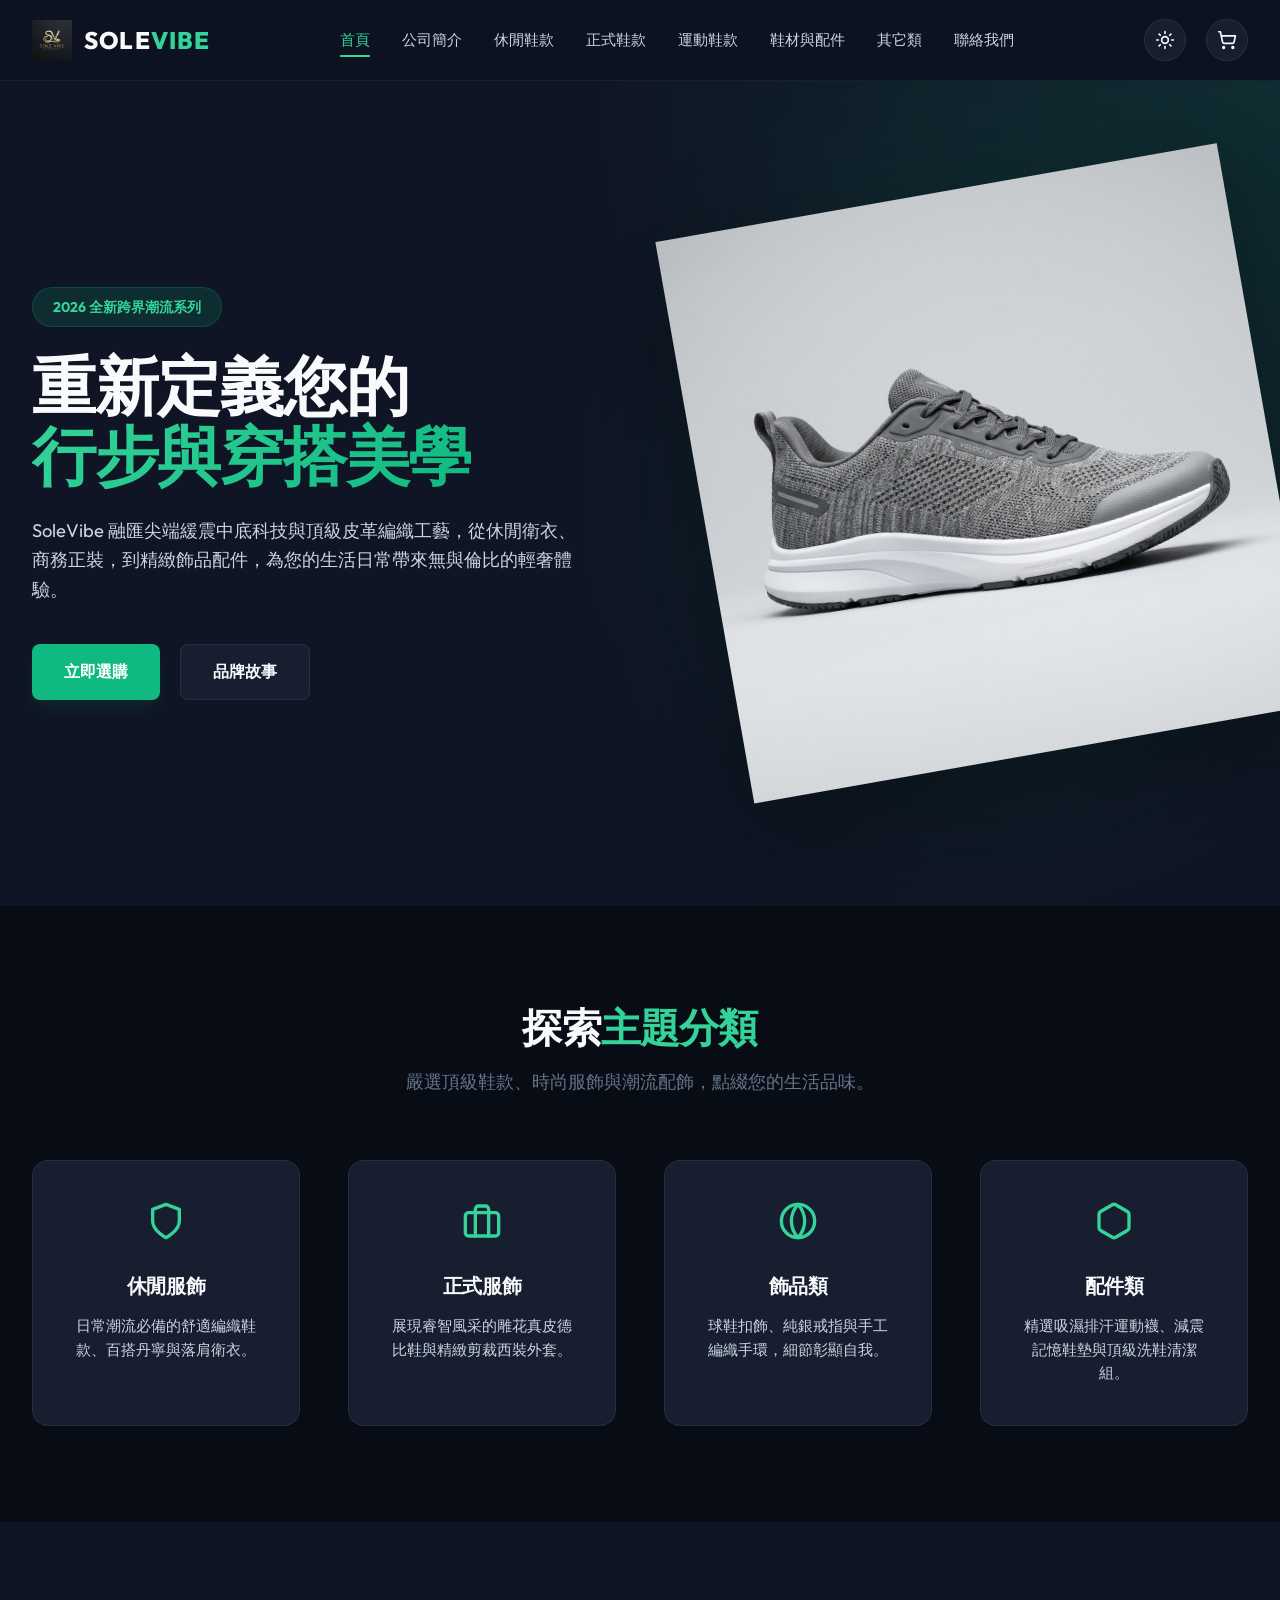
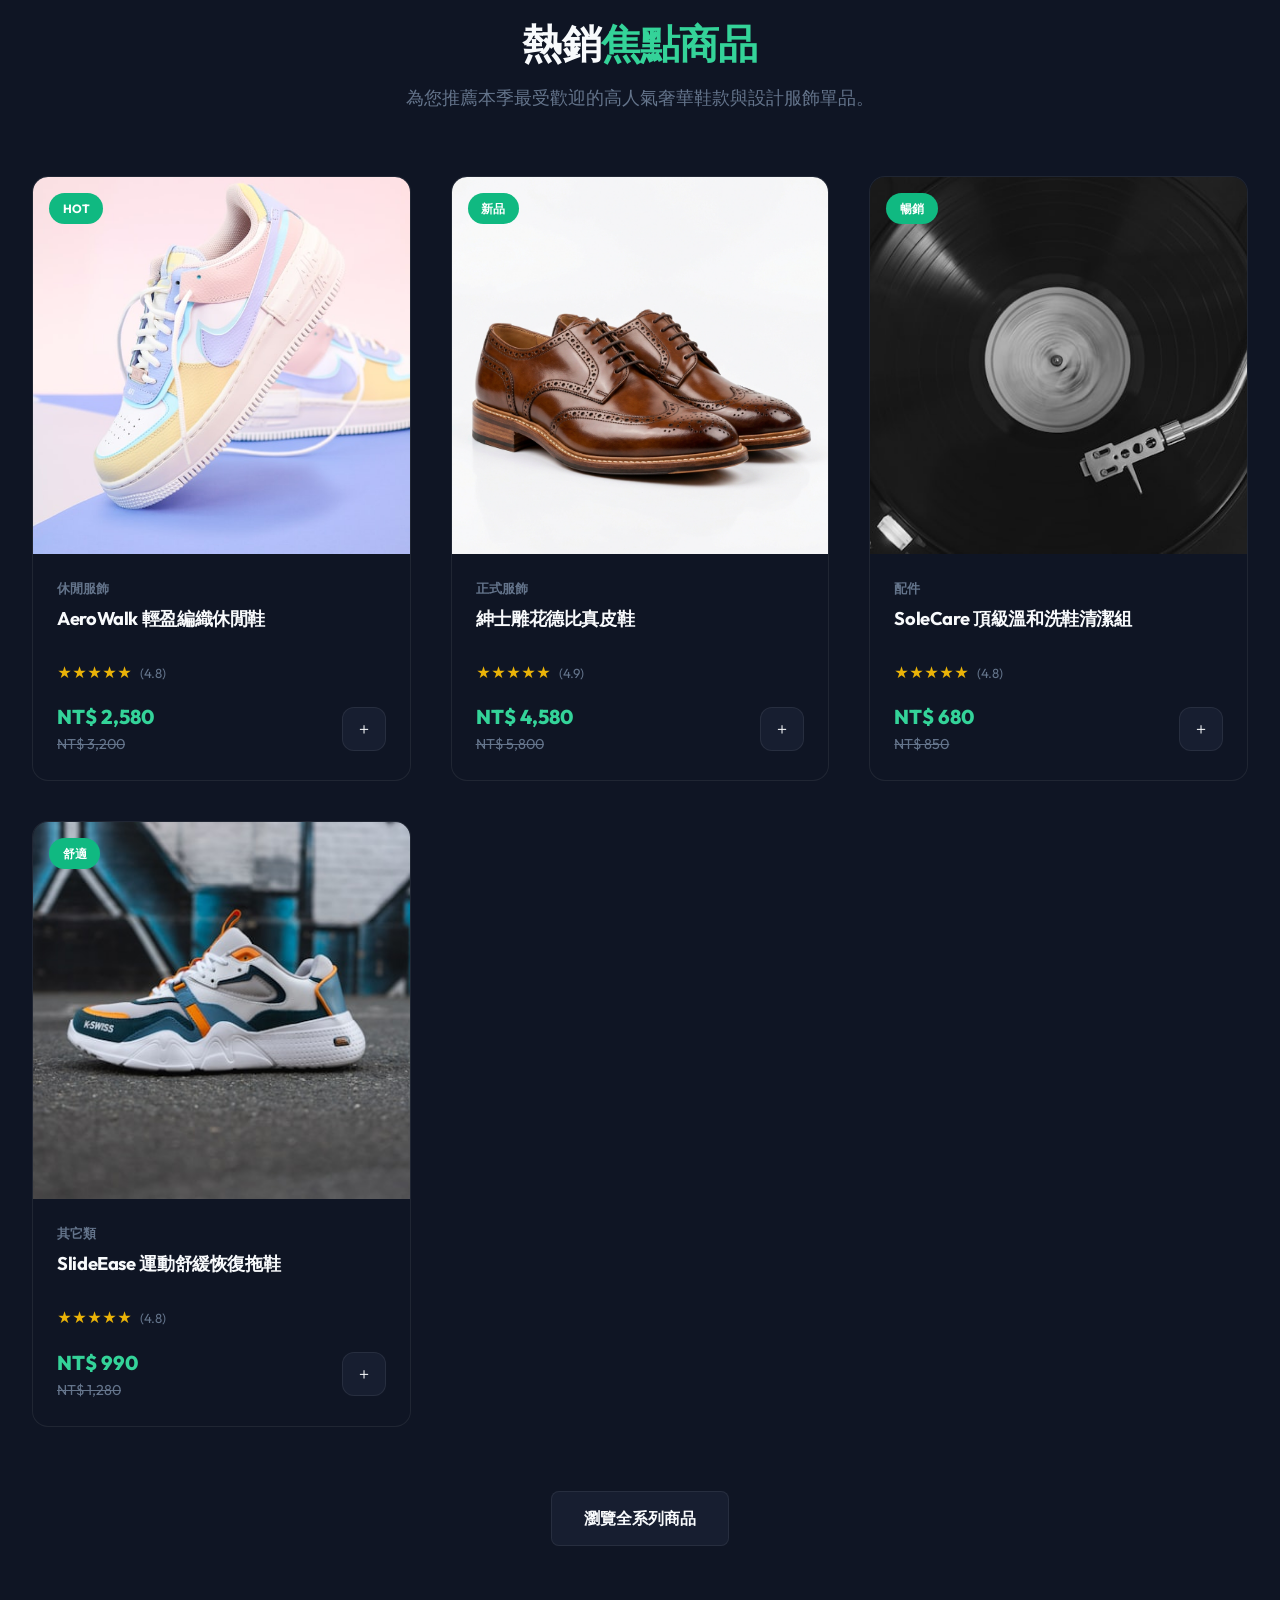
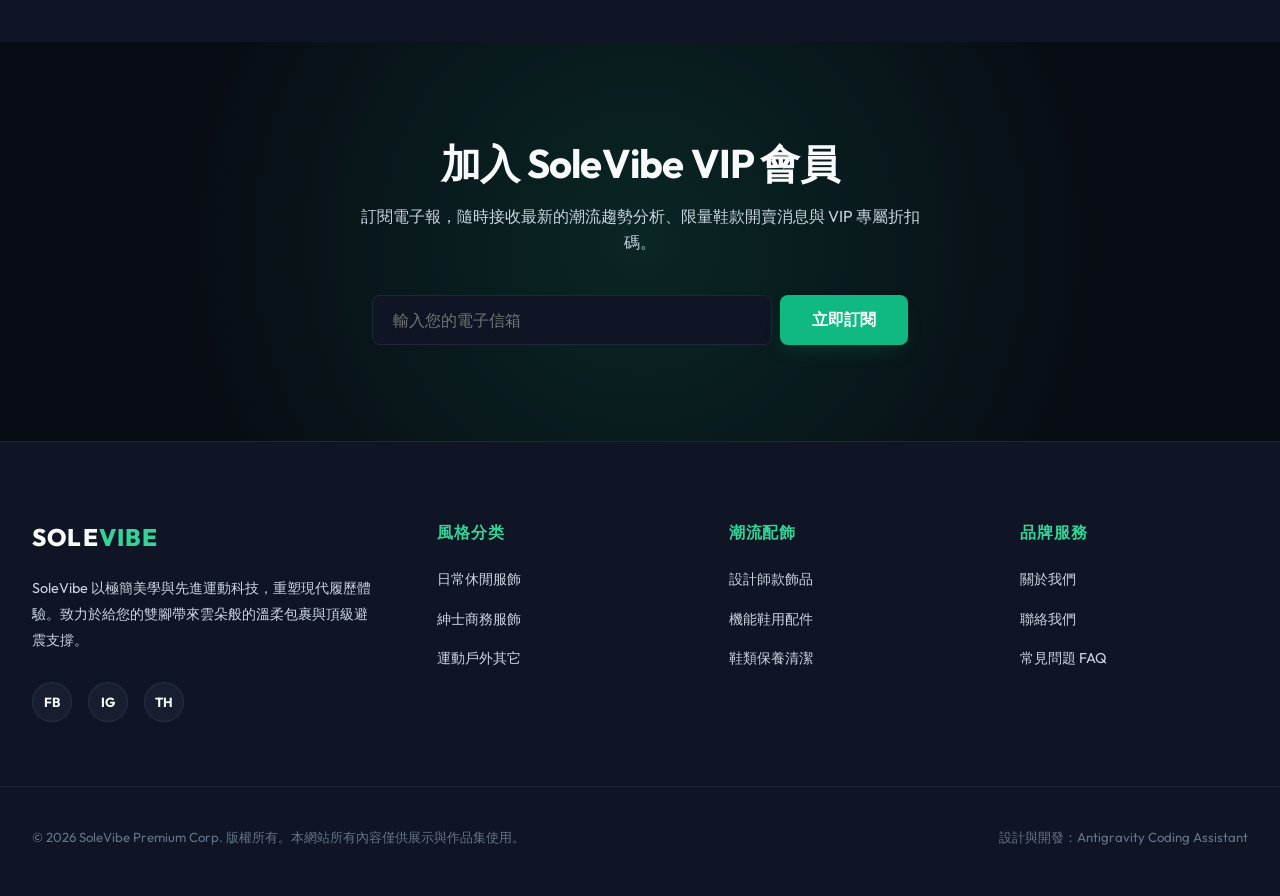
==== index.html @ 7d1d1496 "Add files via upload" ====
<!DOCTYPE html>
<html lang="zh-Hant" data-theme="dark">
<head>
  <meta charset="UTF-8">
  <meta name="viewport" content="width=device-width, initial-scale=1.0">
  <title>SoleVibe | 頂級鞋類與潮流服飾生活商城</title>
  <meta name="description" content="SoleVibe 結合極致避震科技與現代潮流美學，為您帶來最頂級的日常休閒鞋、商務正裝皮鞋、設計師飾品與實用鞋類配件。探索全系列商品，享受踩在雲朵般的行走體驗。">
  <meta name="keywords" content="鞋類電商, 休閒鞋, 德比鞋, 牛仔外套, 連帽衛衣, 飾品項鍊, 鞋用配件, 洗鞋套組, 防水鞋套">
  <meta name="author" content="SoleVibe Premium Group">
  <link rel="icon" type="image/png" href="assets/images/logo.png">
  <link rel="stylesheet" href="css/style.css">
</head>
<body>

  <!-- HEADER / NAVIGATION -->
  <header>
    <div class="header-container">
      <a href="index.html" class="logo-link">
        <img src="assets/images/logo.png" alt="SoleVibe Logo" class="logo-img">
        <span>SOLE<span style="color: var(--accent-light)">VIBE</span></span>
      </a>

      <nav>
        <ul class="nav-links" id="nav-links">
          <li><a href="index.html" class="active">首頁</a></li>
          <li><a href="about.html">公司簡介</a></li>
          <li><a href="casual.html">休閒鞋款</a></li>
          <li><a href="formal.html">正式鞋款</a></li>
          <li><a href="sports.html">運動鞋款</a></li>
          <li><a href="accessories.html">鞋材與配件</a></li>
          <li><a href="others.html">其它類</a></li>
          <li><a href="contact.html">聯絡我們</a></li>
        </ul>
      </nav>

      <div class="nav-actions">
        <!-- Theme Toggle -->
        <button type="button" class="nav-btn" id="theme-toggle-btn" aria-label="切換主題" title="切換深淺色主題">
          <!-- Dynamically loaded by main.js -->
        </button>

        <!-- Cart Toggle -->
        <button type="button" class="nav-btn" id="cart-btn" aria-label="查看購物袋" title="購物袋">
          <svg xmlns="http://www.w3.org/2000/svg" width="20" height="20" viewBox="0 0 24 24" fill="none" stroke="currentColor" stroke-width="2" stroke-linecap="round" stroke-linejoin="round">
            <circle cx="8" cy="21" r="1"></circle>
            <circle cx="19" cy="21" r="1"></circle>
            <path d="M2.05 2.05h2l2.66 12.42a2 2 0 0 0 2 1.58h9.78a2 2 0 0 0 1.95-1.57l1.65-7.43H5.12"></path>
          </svg>
          <span class="cart-count" style="display: none;">0</span>
        </button>

        <!-- Hamburger Menu (Mobile Only) -->
        <button type="button" class="nav-btn menu-toggle" id="menu-toggle" aria-label="開啟選單" title="導覽選單">
          <svg xmlns="http://www.w3.org/2000/svg" width="22" height="22" viewBox="0 0 24 24" fill="none" stroke="currentColor" stroke-width="2" stroke-linecap="round" stroke-linejoin="round">
            <line x1="4" y1="12" x2="20" y2="12"></line>
            <line x1="4" y1="6" x2="20" y2="6"></line>
            <line x1="4" y1="18" x2="20" y2="18"></line>
          </svg>
        </button>
      </div>
    </div>
  </header>

  <!-- MAIN APP CONTENT -->
  <main>
    <!-- HERO SECTION -->
    <section class="hero-section">
      <div class="container hero-grid">
        <div class="hero-content">
          <span class="hero-tagline">2026 全新跨界潮流系列</span>
          <h1 class="hero-title">重新定義您的<br><span>行步與穿搭美學</span></h1>
          <p class="hero-desc">SoleVibe 融匯尖端緩震中底科技與頂級皮革編織工藝，從休閒衛衣、商務正裝，到精緻飾品配件，為您的生活日常帶來無與倫比的輕奢體驗。</p>
          <div class="hero-buttons">
            <a href="casual.html" class="btn btn-primary">立即選購</a>
            <a href="about.html" class="btn btn-secondary">品牌故事</a>
          </div>
        </div>
        <div class="hero-image-wrapper">
          <div class="hero-image-glow"></div>
          <img src="assets/images/casual_1.png" alt="AeroWalk Knit Sneaker" class="hero-img">
        </div>
      </div>
    </section>

    <!-- CATEGORY OVERVIEW -->
    <section class="section-padding" style="background: var(--bg-primary);">
      <div class="container">
        <div class="section-header text-center">
          <h2>探索<span>主題分類</span></h2>
          <p>嚴選頂級鞋款、時尚服飾與潮流配飾，點綴您的生活品味。</p>
        </div>
        
        <div class="features-grid">
          <div class="feature-card text-center" style="cursor: pointer;" onclick="location.href='casual.html'">
            <div class="feature-icon-wrapper">
              <svg xmlns="http://www.w3.org/2000/svg" width="40" height="40" viewBox="0 0 24 24" fill="none" stroke="currentColor" stroke-width="2" stroke-linecap="round" stroke-linejoin="round"><path d="M12 22s8-4 8-10V5l-8-3-8 3v7c0 6 8 10 8 10z"/></svg>
            </div>
            <h3>休閒服飾</h3>
            <p>日常潮流必備的舒適編織鞋款、百搭丹寧與落肩衛衣。</p>
          </div>
          <div class="feature-card text-center" style="cursor: pointer;" onclick="location.href='formal.html'">
            <div class="feature-icon-wrapper">
              <svg xmlns="http://www.w3.org/2000/svg" width="40" height="40" viewBox="0 0 24 24" fill="none" stroke="currentColor" stroke-width="2" stroke-linecap="round" stroke-linejoin="round"><rect x="2" y="7" width="20" height="14" rx="2" ry="2"/><path d="M16 21V5a2 2 0 0 0-2-2h-4a2 2 0 0 0-2 2v16"/></svg>
            </div>
            <h3>正式服飾</h3>
            <p>展現睿智風采的雕花真皮德比鞋與精緻剪裁西裝外套。</p>
          </div>
          <div class="feature-card text-center" style="cursor: pointer;" onclick="location.href='jewelry.html'">
            <div class="feature-icon-wrapper">
              <svg xmlns="http://www.w3.org/2000/svg" width="40" height="40" viewBox="0 0 24 24" fill="none" stroke="currentColor" stroke-width="2" stroke-linecap="round" stroke-linejoin="round"><circle cx="12" cy="12" r="10"/><path d="M12 2a15.3 15.3 0 0 1 4 10 15.3 15.3 0 0 1-4 10 15.3 15.3 0 0 1-4-10 15.3 15.3 0 0 1 4-10z"/></svg>
            </div>
            <h3>飾品類</h3>
            <p>球鞋扣飾、純銀戒指與手工編織手環，細節彰顯自我。</p>
          </div>
          <div class="feature-card text-center" style="cursor: pointer;" onclick="location.href='accessories.html'">
            <div class="feature-icon-wrapper">
              <svg xmlns="http://www.w3.org/2000/svg" width="40" height="40" viewBox="0 0 24 24" fill="none" stroke="currentColor" stroke-width="2" stroke-linecap="round" stroke-linejoin="round"><path d="M21 16V8a2 2 0 0 0-1-1.73l-7-4a2 2 0 0 0-2 0l-7 4A2 2 0 0 0 3 8v8a2 2 0 0 0 1 1.73l7 4a2 2 0 0 0 2 0l7-4A2 2 0 0 0 21 16z"/></svg>
            </div>
            <h3>配件類</h3>
            <p>精選吸濕排汗運動襪、減震記憶鞋墊與頂級洗鞋清潔組。</p>
          </div>
        </div>
      </div>
    </section>

    <!-- FEATURED PRODUCTS -->
    <section class="section-padding" style="background: var(--bg-secondary);">
      <div class="container">
        <div class="section-header text-center">
          <h2>熱銷<span>焦點商品</span></h2>
          <p>為您推薦本季最受歡迎的高人氣奢華鞋款與設計服飾單品。</p>
        </div>

        <div class="product-grid">
          <!-- Product 1 -->
          <div class="product-card">
            <span class="product-card-badge">HOT</span>
            <a href="product.html?id=casual_1" class="product-card-img-link">
              <img src="assets/images/aerowalk_knit_grey_sneaker.jpg" alt="AeroWalk Knit Sneaker" class="product-card-img">
            </a>
            <div class="product-card-content">
              <span class="product-card-cat">休閒服飾</span>
              <h3 class="product-card-title"><a href="product.html?id=casual_1">AeroWalk 輕盈編織休閒鞋</a></h3>
              <div class="product-card-rating">
                <span class="stars">★★★★★</span>
                <span class="rating-value">(4.8)</span>
              </div>
              <div class="product-card-price-row">
                <div class="price-box">
                  <span class="price-curr">NT$ 2,580</span>
                  <span class="price-orig">NT$ 3,200</span>
                </div>
                <button type="button" class="quick-add-cart-btn" data-id="casual_1" aria-label="加入購物車" title="加入購物車">
                  ＋
                </button>
              </div>
            </div>
          </div>

          <!-- Product 2 -->
          <div class="product-card">
            <span class="product-card-badge">新品</span>
            <a href="product.html?id=formal_1" class="product-card-img-link">
              <img src="assets/images/formal_1.png" alt="Brogue Derby Leather Shoes" class="product-card-img">
            </a>
            <div class="product-card-content">
              <span class="product-card-cat">正式服飾</span>
              <h3 class="product-card-title"><a href="product.html?id=formal_1">紳士雕花德比真皮鞋</a></h3>
              <div class="product-card-rating">
                <span class="stars">★★★★★</span>
                <span class="rating-value">(4.9)</span>
              </div>
              <div class="product-card-price-row">
                <div class="price-box">
                  <span class="price-curr">NT$ 4,580</span>
                  <span class="price-orig">NT$ 5,800</span>
                </div>
                <button type="button" class="quick-add-cart-btn" data-id="formal_1" aria-label="加入購物車" title="加入購物車">
                  ＋
                </button>
              </div>
            </div>
          </div>

          <!-- Product 3 -->
          <div class="product-card">
            <span class="product-card-badge">暢銷</span>
            <a href="product.html?id=accessories_2" class="product-card-img-link">
              <img src="assets/images/sole_care_cleaner_kit.jpg" alt="SoleCare Cleaner Kit" class="product-card-img">
            </a>
            <div class="product-card-content">
              <span class="product-card-cat">配件</span>
              <h3 class="product-card-title"><a href="product.html?id=accessories_2">SoleCare 頂級溫和洗鞋清潔組</a></h3>
              <div class="product-card-rating">
                <span class="stars">★★★★★</span>
                <span class="rating-value">(4.8)</span>
              </div>
              <div class="product-card-price-row">
                <div class="price-box">
                  <span class="price-curr">NT$ 680</span>
                  <span class="price-orig">NT$ 850</span>
                </div>
                <button type="button" class="quick-add-cart-btn" data-id="accessories_2" aria-label="加入購物車" title="加入購物車">
                  ＋
                </button>
              </div>
            </div>
          </div>

          <!-- Product 4 -->
          <div class="product-card">
            <span class="product-card-badge">舒適</span>
            <a href="product.html?id=others_1" class="product-card-img-link">
              <img src="assets/images/slide_ease_black_sandal.jpg" alt="SlideEase Recovery Sandals" class="product-card-img">
            </a>
            <div class="product-card-content">
              <span class="product-card-cat">其它類</span>
              <h3 class="product-card-title"><a href="product.html?id=others_1">SlideEase 運動舒緩恢復拖鞋</a></h3>
              <div class="product-card-rating">
                <span class="stars">★★★★★</span>
                <span class="rating-value">(4.8)</span>
              </div>
              <div class="product-card-price-row">
                <div class="price-box">
                  <span class="price-curr">NT$ 990</span>
                  <span class="price-orig">NT$ 1,280</span>
                </div>
                <button type="button" class="quick-add-cart-btn" data-id="others_1" aria-label="加入購物車" title="加入購物車">
                  ＋
                </button>
              </div>
            </div>
          </div>
        </div>
        
        <div class="text-center" style="margin-top: 4rem;">
          <a href="casual.html" class="btn btn-secondary">瀏覽全系列商品</a>
        </div>
      </div>
    </section>

    <!-- NEWSLETTER / BRAND VALUE -->
    <section class="section-padding" style="background: radial-gradient(circle at center, var(--accent-glow) 0%, transparent 70%);">
      <div class="container text-center" style="max-width: 650px;">
        <h2 style="font-size: 2.5rem; margin-bottom: 1rem;">加入 SoleVibe VIP 會員</h2>
        <p style="color: var(--text-secondary); margin-bottom: 2.5rem;">訂閱電子報，隨時接收最新的潮流趨勢分析、限量鞋款開賣消息與 VIP 專屬折扣碼。</p>
        <form class="newsletter-form" onsubmit="event.preventDefault(); alert('感謝您的訂閱！我們已將 VIP 折扣碼寄送至您的信箱。');" style="display: flex; gap: 0.5rem; justify-content: center;">
          <input type="email" placeholder="輸入您的電子信箱" required class="form-control" style="max-width: 400px; background: var(--bg-secondary);">
          <button type="submit" class="btn btn-primary" style="white-space: nowrap;">立即訂閱</button>
        </form>
      </div>
    </section>
  </main>

  <!-- CART SIDE DRAWER -->
  <div class="cart-drawer-overlay" id="cart-drawer-overlay">
    <div class="cart-drawer" id="cart-drawer">
      <div class="cart-header">
        <h3>您的購物袋</h3>
        <button type="button" class="cart-close-btn" id="cart-close-btn" aria-label="關閉購物袋">✕</button>
      </div>
      
      <div class="cart-items-container" id="cart-items">
        <!-- Main.js handles rendering -->
      </div>
      
      <div class="cart-footer">
        <div class="cart-total-row">
          <span>小計金額</span>
          <span class="cart-total-price" id="cart-total-price">NT$ 0</span>
        </div>
        <button type="button" class="btn btn-primary checkout-btn" onclick="alert('感謝您的測試購買！我們將在正式金流串接完成後上線此功能。')">
          前往結帳流程
        </button>
      </div>
    </div>
  </div>

  <!-- GLOBAL NOTIFICATION MODAL -->
  <div class="modal-overlay" id="global-modal-overlay">
    <div class="modal-content-card">
      <span class="modal-success-icon">✓</span>
      <h3>提示訊息</h3>
      <p id="modal-text">商品已成功加入您的購物車！</p>
      <button type="button" class="btn btn-primary" onclick="closeGlobalModal()" style="min-width: 120px;">確定</button>
    </div>
  </div>

  <!-- FOOTER -->
  <footer>
    <div class="footer-container container">
      <div class="footer-brand">
        <h3>SOLE<span style="color: var(--accent-light)">VIBE</span></h3>
        <p>SoleVibe 以極簡美學與先進運動科技，重塑現代履歷體驗。致力於給您的雙腳帶來雲朵般的溫柔包裹與頂級避震支撐。</p>
        <div class="footer-socials">
          <a href="#" class="social-icon" aria-label="Facebook">FB</a>
          <a href="#" class="social-icon" aria-label="Instagram">IG</a>
          <a href="#" class="social-icon" aria-label="Threads">TH</a>
        </div>
      </div>

      <div class="footer-col">
        <h4>風格分类</h4>
        <ul>
          <li><a href="casual.html">日常休閒服飾</a></li>
          <li><a href="formal.html">紳士商務服飾</a></li>
          <li><a href="others.html">運動戶外其它</a></li>
        </ul>
      </div>

      <div class="footer-col">
        <h4>潮流配飾</h4>
        <ul>
          <li><a href="jewelry.html">設計師款飾品</a></li>
          <li><a href="accessories.html">機能鞋用配件</a></li>
          <li><a href="accessories.html">鞋類保養清潔</a></li>
        </ul>
      </div>

      <div class="footer-col">
        <h4>品牌服務</h4>
        <ul>
          <li><a href="about.html">關於我們</a></li>
          <li><a href="contact.html">聯絡我們</a></li>
          <li><a href="contact.html#faq">常見問題 FAQ</a></li>
        </ul>
      </div>
    </div>

    <div class="footer-bottom container">
      <p>&copy; 2026 SoleVibe Premium Corp. 版權所有。本網站所有內容僅供展示與作品集使用。</p>
      <p style="color: var(--text-muted);">設計與開發：Antigravity Coding Assistant</p>
    </div>
  </footer>

  <!-- JAVASCRIPT CONTROLLERS -->
  <script src="js/data.js"></script>
  <script src="js/main.js"></script>
</body>
</html>
---- css/style.css ----
/* SoleVibe - Premium Shoe & Apparel E-Commerce CSS Style Sheet */

@import url('https://fonts.googleapis.com/css2?family=Inter:wght@300;400;500;600;700;800&family=Outfit:wght@300;400;500;600;700;800&display=swap');

/* --- DESIGN SYSTEM & VARIABLES --- */
:root {
  --font-family: 'Outfit', 'Inter', -apple-system, BlinkMacSystemFont, "Segoe UI", Roboto, sans-serif;
  
  --transition-fast: 0.2s ease;
  --transition-normal: 0.3s cubic-bezier(0.4, 0, 0.2, 1);
  --transition-slow: 0.5s cubic-bezier(0.4, 0, 0.2, 1);
  
  --border-radius-sm: 8px;
  --border-radius-md: 16px;
  --border-radius-lg: 32px;
  --max-width: 1280px;
}

[data-theme="dark"] {
  --bg-primary: #080c14;
  --bg-secondary: #0f1524;
  --bg-tertiary: #171e30;
  --text-primary: #f8fafc;
  --text-secondary: #cbd5e1;
  --text-muted: #64748b;
  --accent: #10b981;
  --accent-light: #34d399;
  --accent-glow: rgba(16, 185, 129, 0.15);
  --border-color: rgba(255, 255, 255, 0.07);
  --card-shadow: 0 20px 40px -15px rgba(0, 0, 0, 0.7);
  --glass-bg: rgba(15, 21, 36, 0.85);
  --glass-border: rgba(255, 255, 255, 0.05);
  --input-bg: #141b2d;
  --danger: #ef4444;
}

[data-theme="light"] {
  --bg-primary: #f8fafc;
  --bg-secondary: #ffffff;
  --bg-tertiary: #f1f5f9;
  --text-primary: #0f172a;
  --text-secondary: #334155;
  --text-muted: #94a3b8;
  --accent: #059669;
  --accent-light: #10b981;
  --accent-glow: rgba(5, 150, 105, 0.1);
  --border-color: rgba(15, 23, 42, 0.08);
  --card-shadow: 0 20px 40px -15px rgba(15, 23, 42, 0.08);
  --glass-bg: rgba(255, 255, 255, 0.85);
  --glass-border: rgba(15, 23, 42, 0.04);
  --input-bg: #f8fafc;
  --danger: #dc2626;
}

/* --- RESET & BASIC STYLES --- */
* {
  box-sizing: border-box;
  margin: 0;
  padding: 0;
}

html {
  scroll-behavior: smooth;
  font-family: var(--font-family);
  background-color: var(--bg-primary);
  color: var(--text-primary);
  transition: background-color var(--transition-normal), color var(--transition-normal);
}

body {
  min-height: 100vh;
  display: flex;
  flex-direction: column;
  overflow-x: hidden;
  line-height: 1.6;
}

a {
  text-decoration: none;
  color: inherit;
  transition: color var(--transition-fast);
}

ul {
  list-style: none;
}

img {
  max-width: 100%;
  height: auto;
  display: block;
}

input, select, textarea, button {
  font-family: inherit;
  font-size: inherit;
  color: inherit;
  background: none;
  border: none;
  outline: none;
}

button {
  cursor: pointer;
}

/* --- SCROLLBAR --- */
::-webkit-scrollbar {
  width: 8px;
}
::-webkit-scrollbar-track {
  background: var(--bg-primary);
}
::-webkit-scrollbar-thumb {
  background: var(--bg-tertiary);
  border-radius: 4px;
}
::-webkit-scrollbar-thumb:hover {
  background: var(--accent);
}

/* --- TYPOGRAPHY --- */
h1, h2, h3, h4, h5, h6 {
  font-weight: 700;
  line-height: 1.25;
  letter-spacing: -0.02em;
}

/* --- LAYOUT UTILITIES --- */
.container {
  max-width: var(--max-width);
  margin: 0 auto;
  padding: 0 2rem;
  width: 100%;
}

.section-padding {
  padding: 6rem 0;
}

.text-center { text-align: center; }

/* --- HEADER & NAVIGATION --- */
header {
  position: fixed;
  top: 0;
  left: 0;
  width: 100%;
  z-index: 100;
  background: var(--glass-bg);
  backdrop-filter: blur(16px);
  -webkit-backdrop-filter: blur(16px);
  border-bottom: 1px solid var(--glass-border);
  transition: background var(--transition-normal), border-color var(--transition-normal);
}

.header-container {
  display: flex;
  justify-content: space-between;
  align-items: center;
  height: 80px;
  max-width: var(--max-width);
  margin: 0 auto;
  padding: 0 2rem;
}

.logo-link {
  display: flex;
  align-items: center;
  gap: 0.75rem;
  font-family: 'Outfit', sans-serif;
  font-size: 1.5rem;
  font-weight: 800;
  letter-spacing: 0.05em;
  color: var(--text-primary);
}

.logo-img {
  height: 40px;
  width: 40px;
  object-fit: contain;
}

.nav-links {
  display: flex;
  gap: 2rem;
}

.nav-links a {
  font-size: 0.95rem;
  font-weight: 500;
  color: var(--text-secondary);
  position: relative;
  padding: 0.5rem 0;
}

.nav-links a:hover,
.nav-links a.active {
  color: var(--accent-light);
}

.nav-links a::after {
  content: '';
  position: absolute;
  bottom: 0;
  left: 0;
  width: 0;
  height: 2px;
  background-color: var(--accent-light);
  transition: width var(--transition-normal);
}

.nav-links a:hover::after,
.nav-links a.active::after {
  width: 100%;
}

.nav-actions {
  display: flex;
  align-items: center;
  gap: 1.25rem;
}

.nav-btn {
  display: flex;
  align-items: center;
  justify-content: center;
  width: 42px;
  height: 42px;
  border-radius: 50%;
  background: var(--bg-tertiary);
  color: var(--text-primary);
  border: 1px solid var(--border-color);
  transition: all var(--transition-fast);
  position: relative;
}

.nav-btn:hover {
  background: var(--accent);
  color: #fff;
  border-color: var(--accent);
  transform: translateY(-2px);
  box-shadow: 0 5px 15px var(--accent-glow);
}

.cart-count {
  position: absolute;
  top: -4px;
  right: -4px;
  background-color: var(--accent-light);
  color: #0b0f19;
  font-size: 0.75rem;
  font-weight: 700;
  width: 18px;
  height: 18px;
  border-radius: 50%;
  display: flex;
  align-items: center;
  justify-content: center;
}

.menu-toggle {
  display: none;
}

/* --- MAIN CONTAINER --- */
main {
  margin-top: 80px;
  flex: 1;
}

/* --- BUTTONS --- */
.btn {
  display: inline-flex;
  align-items: center;
  justify-content: center;
  gap: 0.75rem;
  padding: 0.875rem 2rem;
  border-radius: var(--border-radius-sm);
  font-weight: 600;
  transition: all var(--transition-normal);
  text-align: center;
}

.btn-primary {
  background: var(--accent);
  color: #ffffff;
  box-shadow: 0 10px 20px -5px var(--accent-glow);
}

.btn-primary:hover {
  background: var(--accent-light);
  color: #080c14;
  transform: translateY(-2px);
  box-shadow: 0 15px 25px -5px var(--accent-glow);
}

.btn-secondary {
  background: var(--bg-tertiary);
  color: var(--text-primary);
  border: 1px solid var(--border-color);
}

.btn-secondary:hover {
  background: var(--bg-primary);
  border-color: var(--accent-light);
  color: var(--accent-light);
  transform: translateY(-2px);
}

/* --- HERO BANNER --- */
.hero-section {
  position: relative;
  background: radial-gradient(circle at top right, var(--accent-glow), transparent 45%), var(--bg-secondary);
  overflow: hidden;
  padding: 8rem 0;
  min-height: calc(90vh - 80px);
  display: flex;
  align-items: center;
}

.hero-grid {
  display: grid;
  grid-template-columns: 1.1fr 0.9fr;
  align-items: center;
  gap: 4rem;
}

.hero-tagline {
  display: inline-block;
  padding: 0.5rem 1.25rem;
  background: var(--accent-glow);
  color: var(--accent-light);
  border-radius: 50px;
  font-size: 0.875rem;
  font-weight: 700;
  margin-bottom: 1.5rem;
  border: 1px solid rgba(16, 185, 129, 0.2);
}

.hero-title {
  font-size: 4rem;
  font-weight: 800;
  line-height: 1.1;
  margin-bottom: 1.5rem;
}

.hero-title span {
  background: linear-gradient(135deg, var(--accent-light) 0%, #10b981 100%);
  -webkit-background-clip: text;
  -webkit-text-fill-color: transparent;
}

.hero-desc {
  font-size: 1.15rem;
  color: var(--text-secondary);
  margin-bottom: 2.5rem;
  max-width: 550px;
}

.hero-buttons {
  display: flex;
  gap: 1.25rem;
}

.hero-image-wrapper {
  position: relative;
  display: flex;
  justify-content: center;
}

.hero-image-glow {
  position: absolute;
  width: 80%;
  height: 80%;
  background: var(--accent);
  filter: blur(120px);
  opacity: 0.25;
  z-index: 1;
  border-radius: 50%;
  top: 10%;
}

.hero-img {
  max-width: 110%;
  transform: rotate(-10deg) translateY(-20px);
  filter: drop-shadow(0 30px 50px rgba(0, 0, 0, 0.4));
  z-index: 2;
  animation: floatShoe 6s ease-in-out infinite;
}

@keyframes floatShoe {
  0%, 100% { transform: rotate(-10deg) translateY(-20px); }
  50% { transform: rotate(-7deg) translateY(-35px); }
}

/* --- SECTION HEADINGS --- */
.section-header {
  margin-bottom: 4rem;
  position: relative;
}

.section-header h2 {
  font-size: 2.5rem;
  margin-bottom: 1rem;
}

.section-header h2 span {
  color: var(--accent-light);
}

.section-header p {
  color: var(--text-muted);
  font-size: 1.1rem;
  max-width: 600px;
  margin: 0 auto;
}

/* --- PRODUCT CARD GRID --- */
.product-grid {
  display: grid;
  grid-template-columns: repeat(auto-fill, minmax(280px, 1fr));
  gap: 2.5rem;
}

.product-card {
  background: var(--bg-secondary);
  border-radius: var(--border-radius-md);
  border: 1px solid var(--border-color);
  overflow: hidden;
  transition: all var(--transition-normal);
  display: flex;
  flex-direction: column;
  position: relative;
}

.product-card:hover {
  transform: translateY(-8px);
  border-color: rgba(16, 185, 129, 0.3);
  box-shadow: var(--card-shadow);
}

.product-card-badge {
  position: absolute;
  top: 1rem;
  left: 1rem;
  background: var(--accent);
  color: #fff;
  padding: 0.35rem 0.85rem;
  font-size: 0.75rem;
  font-weight: 700;
  border-radius: 50px;
  z-index: 5;
}

.product-card-img-link {
  display: block;
  background-color: var(--bg-tertiary);
  position: relative;
  padding-bottom: 100%;
  overflow: hidden;
}

.product-card-img {
  position: absolute;
  top: 0;
  left: 0;
  width: 100%;
  height: 100%;
  object-fit: cover;
  transition: transform var(--transition-slow);
}

.product-card:hover .product-card-img {
  transform: scale(1.08);
}

.product-card-content {
  padding: 1.5rem;
  display: flex;
  flex-direction: column;
  flex: 1;
}

.product-card-cat {
  font-size: 0.8rem;
  font-weight: 600;
  color: var(--text-muted);
  text-transform: uppercase;
  margin-bottom: 0.5rem;
}

.product-card-title {
  font-size: 1.15rem;
  font-weight: 700;
  margin-bottom: 0.5rem;
  color: var(--text-primary);
  line-height: 1.4;
  height: 48px; /* Fixed height for two lines max */
  display: -webkit-box;
  -webkit-line-clamp: 2;
  -webkit-box-orient: vertical;
  overflow: hidden;
}

.product-card-rating {
  display: flex;
  align-items: center;
  gap: 0.5rem;
  margin-bottom: 1rem;
}

.stars {
  color: #eab308;
  font-size: 0.9rem;
}

.rating-value {
  font-size: 0.825rem;
  color: var(--text-muted);
}

.product-card-price-row {
  display: flex;
  justify-content: space-between;
  align-items: center;
  margin-top: auto;
}

.price-box {
  display: flex;
  flex-direction: column;
}

.price-curr {
  font-size: 1.25rem;
  font-weight: 800;
  color: var(--accent-light);
}

.price-orig {
  font-size: 0.9rem;
  text-decoration: line-through;
  color: var(--text-muted);
}

.quick-add-cart-btn {
  background: var(--bg-tertiary);
  color: var(--text-primary);
  border: 1px solid var(--border-color);
  width: 44px;
  height: 44px;
  border-radius: 12px;
  display: flex;
  align-items: center;
  justify-content: center;
  transition: all var(--transition-fast);
}

.quick-add-cart-btn:hover {
  background: var(--accent);
  color: #fff;
  border-color: var(--accent);
}

/* --- BRAND FEATURES --- */
.features-section {
  background-color: var(--bg-secondary);
  border-top: 1px solid var(--border-color);
  border-bottom: 1px solid var(--border-color);
}

.features-grid {
  display: grid;
  grid-template-columns: repeat(auto-fit, minmax(250px, 1fr));
  gap: 3rem;
}

.feature-card {
  padding: 2.5rem;
  background: var(--bg-tertiary);
  border-radius: var(--border-radius-md);
  border: 1px solid var(--border-color);
  transition: transform var(--transition-fast);
}

.feature-card:hover {
  transform: translateY(-5px);
}

.feature-icon-wrapper {
  color: var(--accent-light);
  margin-bottom: 1.5rem;
}

.feature-card h3 {
  font-size: 1.25rem;
  margin-bottom: 1rem;
}

.feature-card p {
  color: var(--text-secondary);
  font-size: 0.925rem;
}

/* --- COMPANY BRIEF / ABOUT PAGE --- */
.about-grid {
  display: grid;
  grid-template-columns: 1fr 1fr;
  align-items: center;
  gap: 5rem;
}

.about-img-box {
  position: relative;
}

.about-img-box img {
  border-radius: var(--border-radius-lg);
  box-shadow: var(--card-shadow);
  border: 1px solid var(--border-color);
}

.about-experience-badge {
  position: absolute;
  bottom: -2rem;
  right: -2rem;
  background: var(--accent);
  color: #fff;
  padding: 2rem;
  border-radius: var(--border-radius-md);
  box-shadow: 0 15px 30px var(--accent-glow);
  text-align: center;
}

.about-experience-badge h4 {
  font-size: 2.5rem;
  font-weight: 800;
  line-height: 1;
}

.about-experience-badge p {
  font-size: 0.875rem;
  font-weight: 600;
}

.about-content h3 {
  font-size: 2rem;
  margin-bottom: 1.5rem;
  color: var(--accent-light);
}

.about-content p {
  color: var(--text-secondary);
  margin-bottom: 1.5rem;
}

.about-values {
  display: grid;
  grid-template-columns: 1fr 1fr;
  gap: 2rem;
  margin-top: 3rem;
}

.value-item h4 {
  font-size: 1.1rem;
  margin-bottom: 0.5rem;
  display: flex;
  align-items: center;
  gap: 0.5rem;
}

.value-item h4::before {
  content: '✓';
  color: var(--accent-light);
  font-weight: 900;
}

.value-item p {
  color: var(--text-muted);
  font-size: 0.875rem;
  margin-bottom: 0;
}

/* --- CLASSIFICATION PAGE LAYOUT --- */
.page-header {
  padding: 4rem 0;
  background: linear-gradient(to bottom, var(--bg-secondary), var(--bg-primary));
  border-bottom: 1px solid var(--border-color);
}

.filter-bar {
  display: flex;
  justify-content: space-between;
  align-items: center;
  background: var(--bg-secondary);
  padding: 1.25rem 2rem;
  border-radius: var(--border-radius-sm);
  border: 1px solid var(--border-color);
  margin-bottom: 3rem;
}

.filter-count {
  font-size: 0.9rem;
  color: var(--text-secondary);
}

.filter-controls {
  display: flex;
  gap: 1.5rem;
}

.select-wrapper {
  position: relative;
}

.select-wrapper select {
  padding: 0.5rem 2.5rem 0.5rem 1rem;
  background: var(--bg-tertiary);
  border: 1px solid var(--border-color);
  border-radius: var(--border-radius-sm);
  font-size: 0.9rem;
  cursor: pointer;
  appearance: none;
  -webkit-appearance: none;
}

.select-wrapper::after {
  content: '▼';
  font-size: 0.6rem;
  position: absolute;
  right: 1rem;
  top: 50%;
  transform: translateY(-50%);
  pointer-events: none;
  color: var(--text-muted);
}

/* --- PRODUCT DETAIL PAGE (product.html) --- */
.product-detail-grid {
  display: grid;
  grid-template-columns: 1fr 1.1fr;
  gap: 4rem;
  margin-bottom: 6rem;
}

.product-detail-img-box {
  background: var(--bg-secondary);
  border-radius: var(--border-radius-md);
  border: 1px solid var(--border-color);
  overflow: hidden;
  position: sticky;
  top: 120px;
  display: flex;
  align-items: center;
  justify-content: center;
}

.product-detail-img {
  width: 100%;
  object-fit: cover;
  transition: transform 0.5s ease;
}

.product-detail-img:hover {
  transform: scale(1.05);
}

.product-detail-info {
  display: flex;
  flex-direction: column;
}

.product-detail-tag {
  align-self: flex-start;
  background: var(--accent-glow);
  color: var(--accent-light);
  padding: 0.35rem 1rem;
  font-weight: 700;
  font-size: 0.8rem;
  border-radius: 50px;
  margin-bottom: 1rem;
  border: 1px solid rgba(16, 185, 129, 0.2);
}

.product-detail-title {
  font-size: 2.5rem;
  margin-bottom: 0.5rem;
}

.product-detail-meta {
  display: flex;
  align-items: center;
  gap: 1.5rem;
  margin-bottom: 1.5rem;
  padding-bottom: 1.5rem;
  border-bottom: 1px solid var(--border-color);
}

.product-detail-price {
  display: flex;
  align-items: baseline;
  gap: 1rem;
  margin-bottom: 1.5rem;
}

.product-detail-price .price-curr {
  font-size: 2rem;
  font-weight: 800;
}

.product-detail-price .price-orig {
  font-size: 1.25rem;
}

.product-detail-desc {
  color: var(--text-secondary);
  font-size: 1.05rem;
  margin-bottom: 2rem;
  line-height: 1.8;
}

.selector-section {
  margin-bottom: 2rem;
}

.selector-title {
  font-size: 0.9rem;
  font-weight: 700;
  color: var(--text-secondary);
  margin-bottom: 0.75rem;
  text-transform: uppercase;
}

.variant-options {
  display: flex;
  flex-wrap: wrap;
  gap: 0.75rem;
}

.option-btn {
  padding: 0.5rem 1.25rem;
  border: 1px solid var(--border-color);
  border-radius: var(--border-radius-sm);
  background: var(--bg-secondary);
  font-weight: 500;
  transition: all var(--transition-fast);
}

.option-btn:hover {
  border-color: var(--accent-light);
}

.option-btn.selected {
  background: var(--accent);
  color: #fff;
  border-color: var(--accent);
}

.color-dot-btn {
  width: 32px;
  height: 32px;
  border-radius: 50%;
  border: 2px solid transparent;
  display: flex;
  align-items: center;
  justify-content: center;
  transition: border-color var(--transition-fast);
}

.color-dot-btn:hover {
  border-color: var(--text-muted);
}

.color-dot-btn.selected {
  border-color: var(--accent-light);
}

.color-dot-inner {
  width: 20px;
  height: 20px;
  border-radius: 50%;
  border: 1px solid rgba(255, 255, 255, 0.1);
}

.product-detail-actions {
  display: flex;
  gap: 1.5rem;
  margin-top: 1.5rem;
  margin-bottom: 3rem;
  padding-bottom: 3rem;
  border-bottom: 1px solid var(--border-color);
}

.detail-qty {
  display: flex;
  align-items: center;
  border: 1px solid var(--border-color);
  border-radius: var(--border-radius-sm);
  overflow: hidden;
  background: var(--bg-secondary);
}

.detail-qty button {
  width: 48px;
  height: 48px;
  font-size: 1.25rem;
  font-weight: 700;
}

.detail-qty button:hover {
  background: var(--bg-tertiary);
}

.detail-qty span {
  width: 48px;
  text-align: center;
  font-weight: 600;
}

.features-list {
  display: grid;
  gap: 1rem;
}

.features-list li {
  display: flex;
  align-items: flex-start;
  gap: 0.75rem;
  font-size: 0.95rem;
  color: var(--text-secondary);
}

.features-list li::before {
  content: '✦';
  color: var(--accent-light);
}

/* --- CONTACT PAGE --- */
.contact-grid {
  display: grid;
  grid-template-columns: 0.9fr 1.1fr;
  gap: 5rem;
}

.contact-info-card {
  background: var(--bg-secondary);
  border-radius: var(--border-radius-md);
  border: 1px solid var(--border-color);
  padding: 3rem;
  display: flex;
  flex-direction: column;
  gap: 2.5rem;
}

.contact-info-item h4 {
  font-size: 1.1rem;
  color: var(--accent-light);
  margin-bottom: 0.5rem;
}

.contact-info-item p {
  color: var(--text-secondary);
}

.contact-form-box {
  background: var(--bg-secondary);
  border-radius: var(--border-radius-md);
  border: 1px solid var(--border-color);
  padding: 3.5rem;
}

.form-group {
  margin-bottom: 1.75rem;
}

.form-group label {
  display: block;
  font-size: 0.9rem;
  font-weight: 600;
  margin-bottom: 0.5rem;
  color: var(--text-secondary);
}

.form-control {
  width: 100%;
  background: var(--input-bg);
  border: 1px solid var(--border-color);
  border-radius: var(--border-radius-sm);
  padding: 0.875rem 1.25rem;
  color: var(--text-primary);
  transition: all var(--transition-fast);
}

.form-control:focus {
  border-color: var(--accent-light);
  box-shadow: 0 0 0 3px var(--accent-glow);
}

textarea.form-control {
  resize: vertical;
  min-height: 150px;
}

/* --- FAQ ACCORDION --- */
.faq-section {
  background: var(--bg-secondary);
  border-top: 1px solid var(--border-color);
}

.faq-list {
  max-width: 800px;
  margin: 0 auto;
  display: flex;
  flex-direction: column;
  gap: 1.25rem;
}

.faq-item {
  background: var(--bg-tertiary);
  border: 1px solid var(--border-color);
  border-radius: var(--border-radius-sm);
  overflow: hidden;
}

.faq-question {
  padding: 1.5rem 2rem;
  display: flex;
  justify-content: space-between;
  align-items: center;
  font-weight: 600;
  cursor: pointer;
  transition: background-color var(--transition-fast);
}

.faq-question:hover {
  background-color: rgba(255, 255, 255, 0.02);
}

.faq-answer {
  max-height: 0;
  overflow: hidden;
  padding: 0 2rem;
  color: var(--text-secondary);
  font-size: 0.95rem;
  transition: max-height var(--transition-normal), padding var(--transition-normal);
  line-height: 1.8;
}

.faq-item.active .faq-answer {
  max-height: 200px;
  padding-bottom: 1.5rem;
}

.faq-icon {
  font-size: 1.25rem;
  transition: transform var(--transition-normal);
  color: var(--accent-light);
}

.faq-item.active .faq-icon {
  transform: rotate(45deg);
}

/* --- CART SIDE DRAWER --- */
.cart-drawer-overlay {
  position: fixed;
  top: 0;
  left: 0;
  width: 100vw;
  height: 100vh;
  z-index: 200;
  background: rgba(0, 0, 0, 0.6);
  backdrop-filter: blur(4px);
  opacity: 0;
  pointer-events: none;
  transition: opacity var(--transition-normal);
}

.cart-drawer-overlay.active {
  opacity: 1;
  pointer-events: auto;
}

.cart-drawer {
  position: absolute;
  top: 0;
  right: -450px;
  width: 100%;
  max-width: 450px;
  height: 100%;
  background: var(--bg-secondary);
  border-left: 1px solid var(--border-color);
  box-shadow: -10px 0 40px rgba(0, 0, 0, 0.5);
  display: flex;
  flex-direction: column;
  transition: right var(--transition-normal);
}

.cart-drawer-overlay.active .cart-drawer {
  right: 0;
}

.cart-header {
  padding: 1.5rem 2rem;
  border-bottom: 1px solid var(--border-color);
  display: flex;
  justify-content: space-between;
  align-items: center;
}

.cart-close-btn {
  font-size: 1.5rem;
  color: var(--text-muted);
  transition: color var(--transition-fast);
}

.cart-close-btn:hover {
  color: var(--danger);
}

.cart-items-container {
  flex: 1;
  overflow-y: auto;
  padding: 2rem;
  display: flex;
  flex-direction: column;
  gap: 1.5rem;
}

.empty-cart-message {
  display: flex;
  flex-direction: column;
  align-items: center;
  justify-content: center;
  height: 100%;
  text-align: center;
  color: var(--text-muted);
}

.cart-item {
  display: flex;
  gap: 1.25rem;
  background: var(--bg-tertiary);
  padding: 1rem;
  border-radius: var(--border-radius-sm);
  border: 1px solid var(--border-color);
}

.cart-item-img {
  width: 80px;
  height: 80px;
  object-fit: cover;
  border-radius: 6px;
}

.cart-item-info {
  flex: 1;
  display: flex;
  flex-direction: column;
  justify-content: space-between;
}

.cart-item-title-row {
  display: flex;
  justify-content: space-between;
  align-items: flex-start;
  gap: 1rem;
}

.cart-item-title {
  font-size: 0.95rem;
  font-weight: 700;
  line-height: 1.3;
}

.cart-item-remove {
  color: var(--text-muted);
  font-size: 0.875rem;
}

.cart-item-remove:hover {
  color: var(--danger);
}

.cart-item-variant {
  font-size: 0.8rem;
  color: var(--text-muted);
}

.cart-item-price-row {
  display: flex;
  justify-content: space-between;
  align-items: center;
}

.cart-item-price {
  font-weight: 700;
  color: var(--accent-light);
  font-size: 0.95rem;
}

.quantity-controller {
  display: flex;
  align-items: center;
  border: 1px solid var(--border-color);
  border-radius: 4px;
  background: var(--bg-secondary);
}

.quantity-controller button {
  width: 24px;
  height: 24px;
  font-weight: 700;
  display: flex;
  align-items: center;
  justify-content: center;
}

.quantity-controller button:hover {
  background: var(--bg-tertiary);
}

.quantity-controller span {
  width: 28px;
  text-align: center;
  font-size: 0.825rem;
  font-weight: 600;
}

.cart-footer {
  padding: 1.5rem 2rem;
  border-top: 1px solid var(--border-color);
  background: var(--bg-tertiary);
}

.cart-total-row {
  display: flex;
  justify-content: space-between;
  font-weight: 700;
  font-size: 1.1rem;
  margin-bottom: 1.5rem;
}

.cart-total-price {
  color: var(--accent-light);
}

.checkout-btn {
  width: 100%;
}

/* --- GLOBAL NOTIFICATION MODAL --- */
.modal-overlay {
  position: fixed;
  top: 0;
  left: 0;
  width: 100vw;
  height: 100vh;
  z-index: 300;
  background: rgba(0, 0, 0, 0.6);
  backdrop-filter: blur(4px);
  display: flex;
  align-items: center;
  justify-content: center;
  opacity: 0;
  pointer-events: none;
  transition: opacity var(--transition-fast);
}

.modal-overlay.active {
  opacity: 1;
  pointer-events: auto;
}

.modal-content-card {
  background: var(--bg-secondary);
  border: 1px solid var(--border-color);
  border-radius: var(--border-radius-md);
  padding: 3rem;
  width: 90%;
  max-width: 450px;
  text-align: center;
  box-shadow: var(--card-shadow);
  transform: translateY(20px);
  transition: transform var(--transition-fast);
}

.modal-overlay.active .modal-content-card {
  transform: translateY(0);
}

.modal-success-icon {
  width: 60px;
  height: 60px;
  background: var(--accent-glow);
  color: var(--accent-light);
  font-size: 1.75rem;
  border-radius: 50%;
  display: inline-flex;
  align-items: center;
  justify-content: center;
  margin-bottom: 1.5rem;
  border: 1px solid rgba(16, 185, 129, 0.2);
}

.modal-content-card h3 {
  font-size: 1.5rem;
  margin-bottom: 0.75rem;
}

.modal-content-card p {
  color: var(--text-secondary);
  margin-bottom: 2rem;
}

/* --- FOOTER --- */
footer {
  background-color: var(--bg-secondary);
  border-top: 1px solid var(--border-color);
  padding-top: 5rem;
  padding-bottom: 3rem;
}

.footer-container {
  display: grid;
  grid-template-columns: 1.5fr 1fr 1fr 1fr;
  gap: 4rem;
  margin-bottom: 4rem;
}

.footer-brand h3 {
  font-size: 1.5rem;
  font-weight: 800;
  margin-bottom: 1.5rem;
  letter-spacing: 0.05em;
}

.footer-brand p {
  color: var(--text-secondary);
  font-size: 0.9rem;
  margin-bottom: 1.75rem;
  line-height: 1.8;
}

.footer-socials {
  display: flex;
  gap: 1rem;
}

.social-icon {
  width: 40px;
  height: 40px;
  background: var(--bg-tertiary);
  border: 1px solid var(--border-color);
  border-radius: 50%;
  display: flex;
  align-items: center;
  justify-content: center;
  font-size: 0.825rem;
  font-weight: 700;
  transition: all var(--transition-fast);
}

.social-icon:hover {
  background: var(--accent);
  color: #fff;
  border-color: var(--accent);
  transform: translateY(-3px);
}

.footer-col h4 {
  font-size: 1rem;
  font-weight: 700;
  margin-bottom: 1.5rem;
  text-transform: uppercase;
  letter-spacing: 0.05em;
  color: var(--accent-light);
}

.footer-col ul {
  display: flex;
  flex-direction: column;
  gap: 0.85rem;
}

.footer-col a {
  color: var(--text-secondary);
  font-size: 0.9rem;
}

.footer-col a:hover {
  color: var(--accent-light);
  padding-left: 4px;
}

.footer-bottom {
  border-top: 1px solid var(--border-color);
  padding-top: 2.5rem;
  display: flex;
  justify-content: space-between;
  align-items: center;
  font-size: 0.825rem;
  color: var(--text-muted);
}

/* --- RESPONSIVE BREAKPOINTS (RWD) --- */
@media (max-width: 1024px) {
  .hero-grid {
    grid-template-columns: 1fr;
    text-align: center;
    gap: 3rem;
  }
  .hero-desc {
    margin-left: auto;
    margin-right: auto;
  }
  .hero-buttons {
    justify-content: center;
  }
  .hero-img {
    max-width: 80%;
    transform: rotate(-6deg);
  }
  @keyframes floatShoe {
    0%, 100% { transform: rotate(-6deg) translateY(-10px); }
    50% { transform: rotate(-3deg) translateY(-25px); }
  }
  .about-grid, .contact-grid {
    grid-template-columns: 1fr;
    gap: 4rem;
  }
  .about-img-box {
    max-width: 600px;
    margin: 0 auto;
  }
  .footer-container {
    grid-template-columns: 1fr 1fr;
    gap: 3rem;
  }
  .product-detail-grid {
    grid-template-columns: 1fr;
    gap: 3rem;
  }
  .product-detail-img-box {
    position: relative;
    top: 0;
  }
}

@media (max-width: 768px) {
  .header-container {
    padding: 0 1.5rem;
  }
  .menu-toggle {
    display: flex;
  }
  .nav-links {
    position: fixed;
    top: 80px;
    left: -100%;
    width: 100%;
    height: calc(100vh - 80px);
    background: var(--bg-secondary);
    border-top: 1px solid var(--border-color);
    flex-direction: column;
    align-items: center;
    padding: 3rem 0;
    gap: 2.5rem;
    transition: left var(--transition-normal);
    z-index: 99;
  }
  .nav-links.open {
    left: 0;
  }
  .nav-links a {
    font-size: 1.15rem;
  }
  .hero-title {
    font-size: 2.75rem;
  }
  .section-padding {
    padding: 4rem 0;
  }
  .filter-bar {
    flex-direction: column;
    gap: 1.25rem;
    align-items: stretch;
  }
  .filter-controls {
    flex-direction: column;
  }
  .contact-form-box {
    padding: 2rem;
  }
  .footer-container {
    grid-template-columns: 1fr;
    gap: 2.5rem;
  }
  .footer-bottom {
    flex-direction: column;
    gap: 1.5rem;
    text-align: center;
  }
}
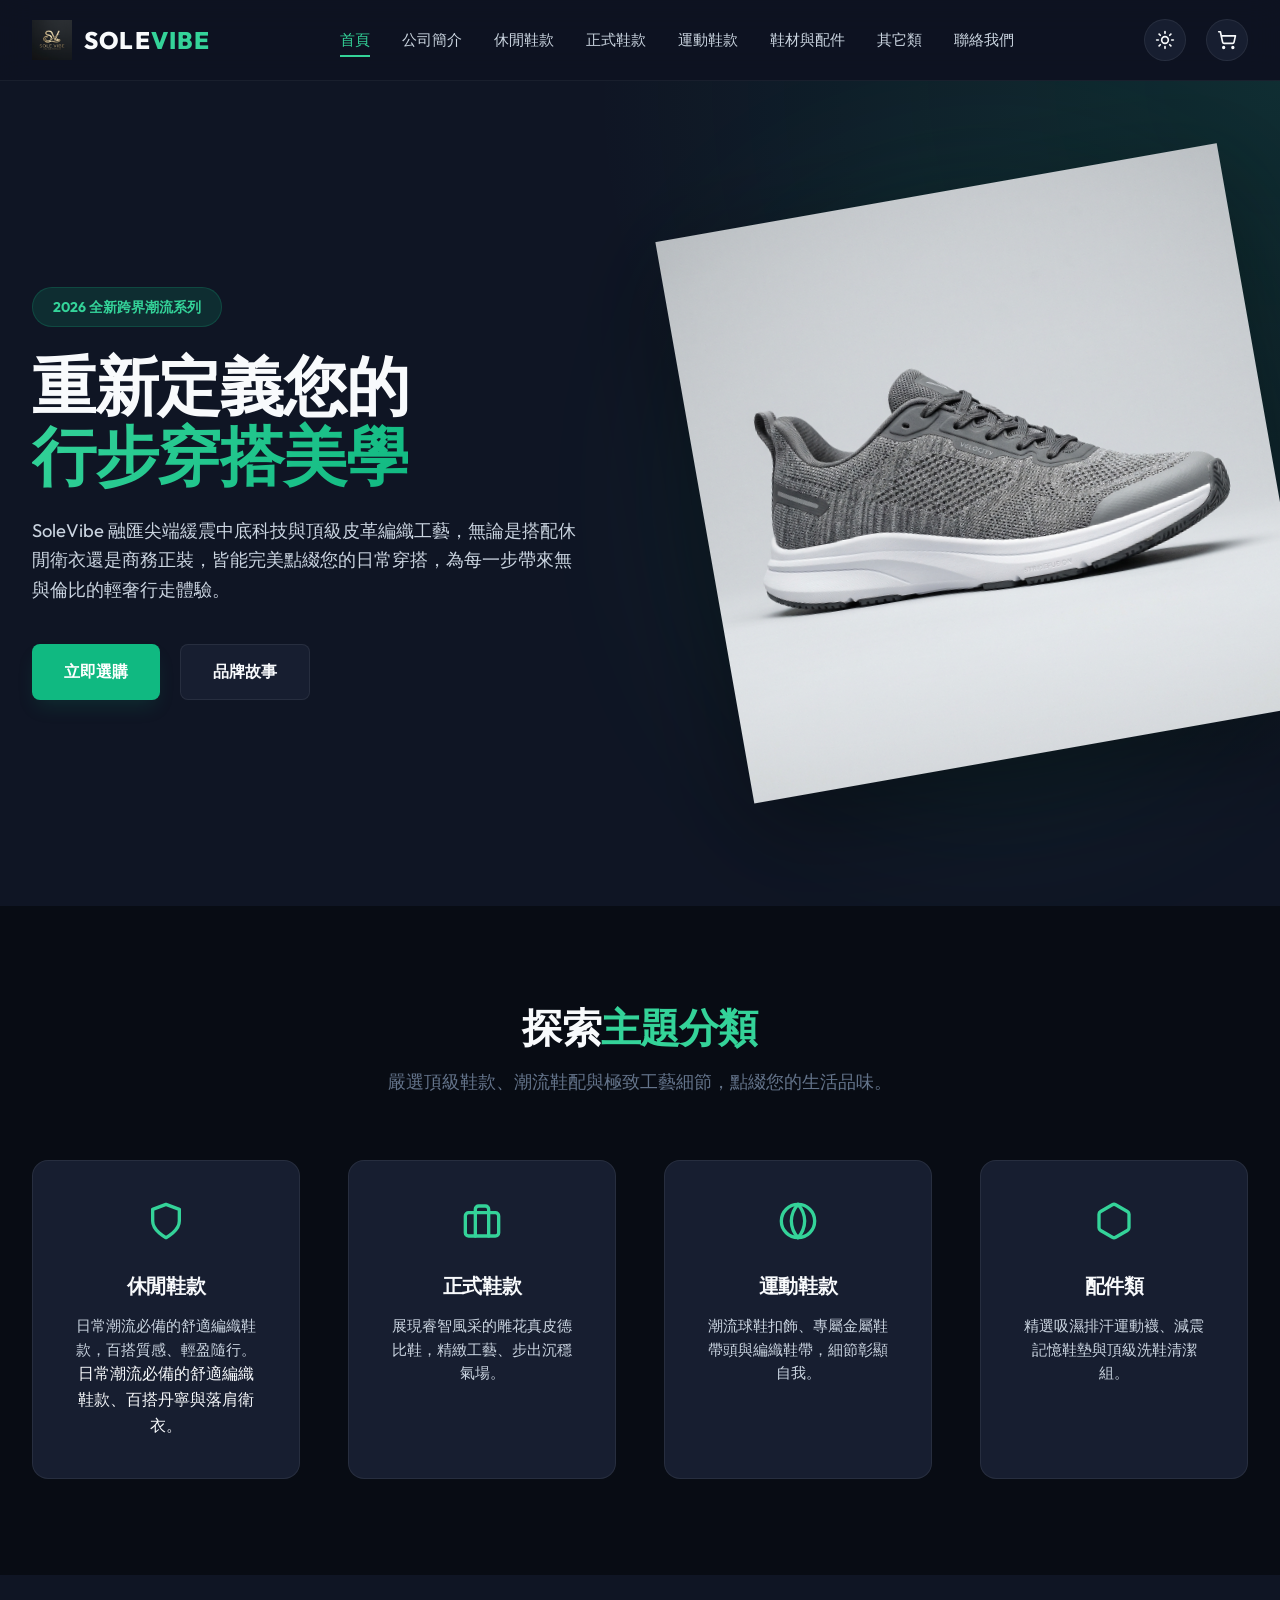
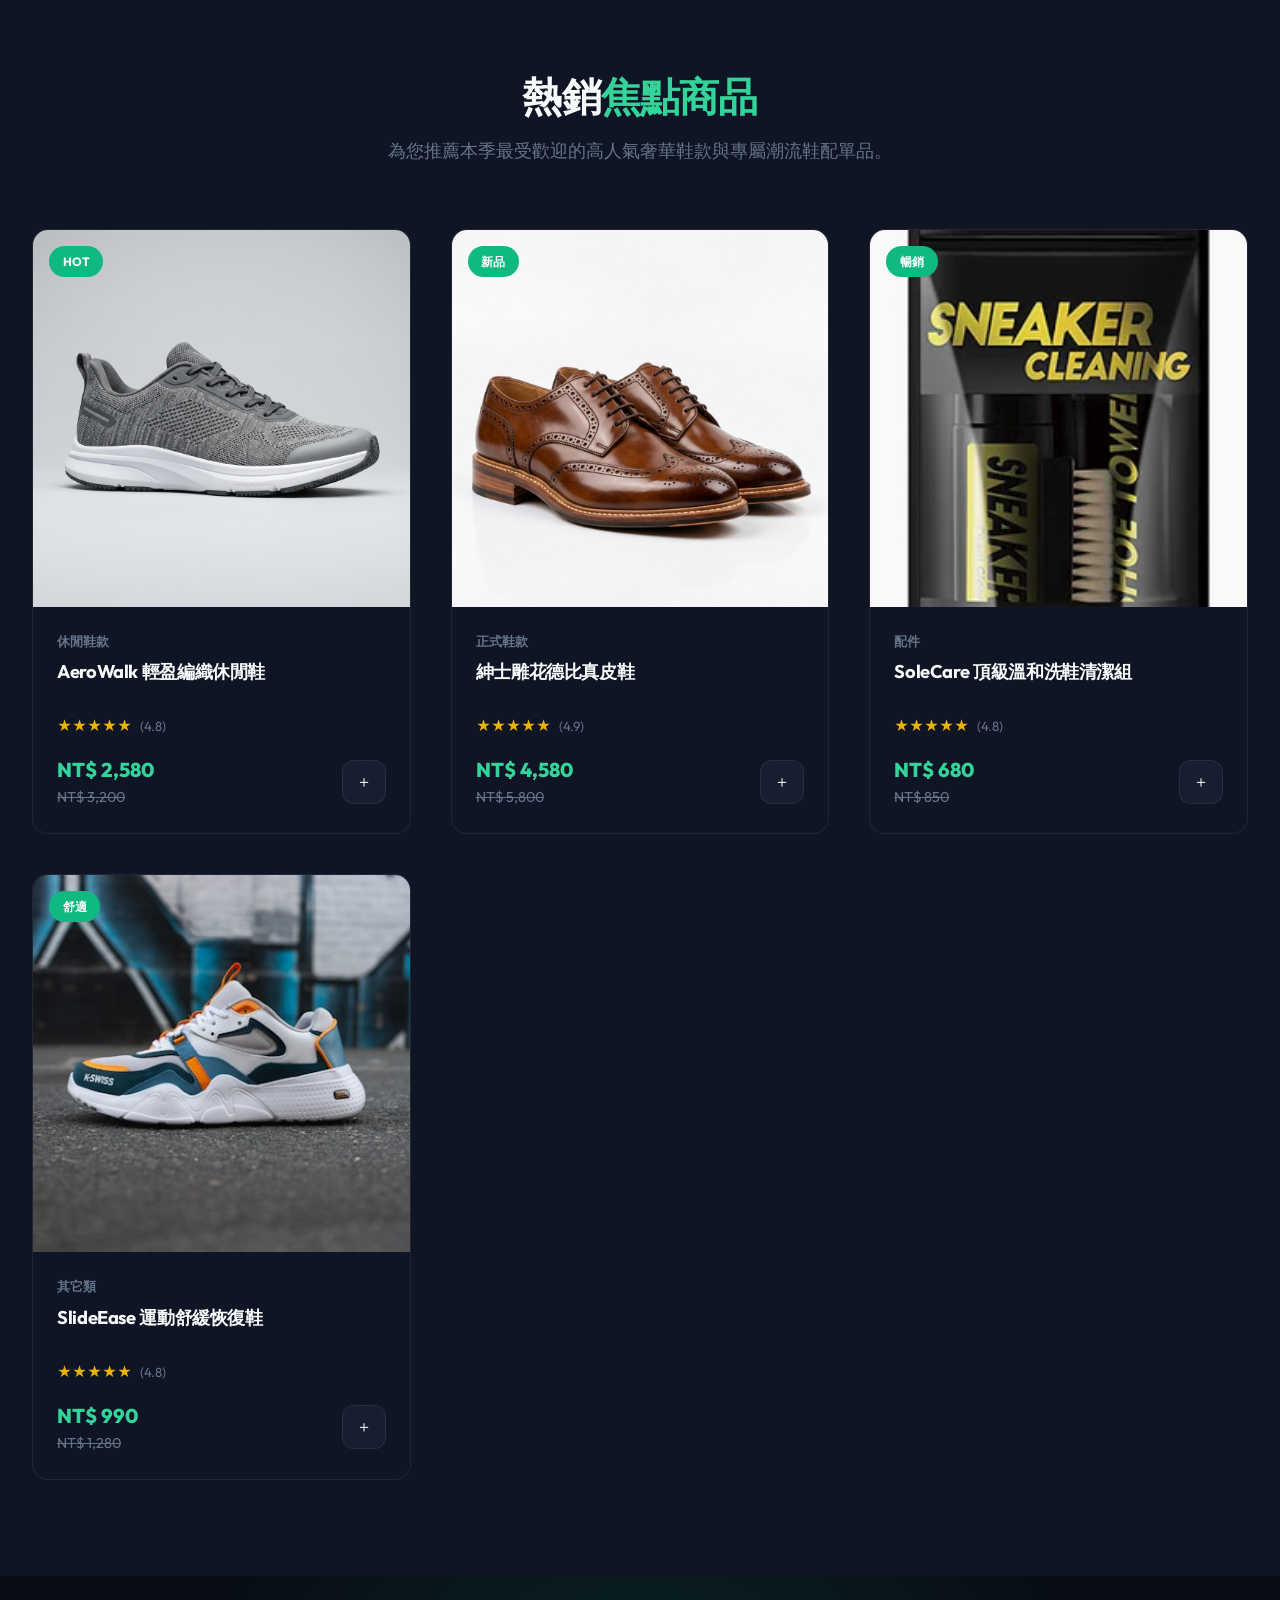
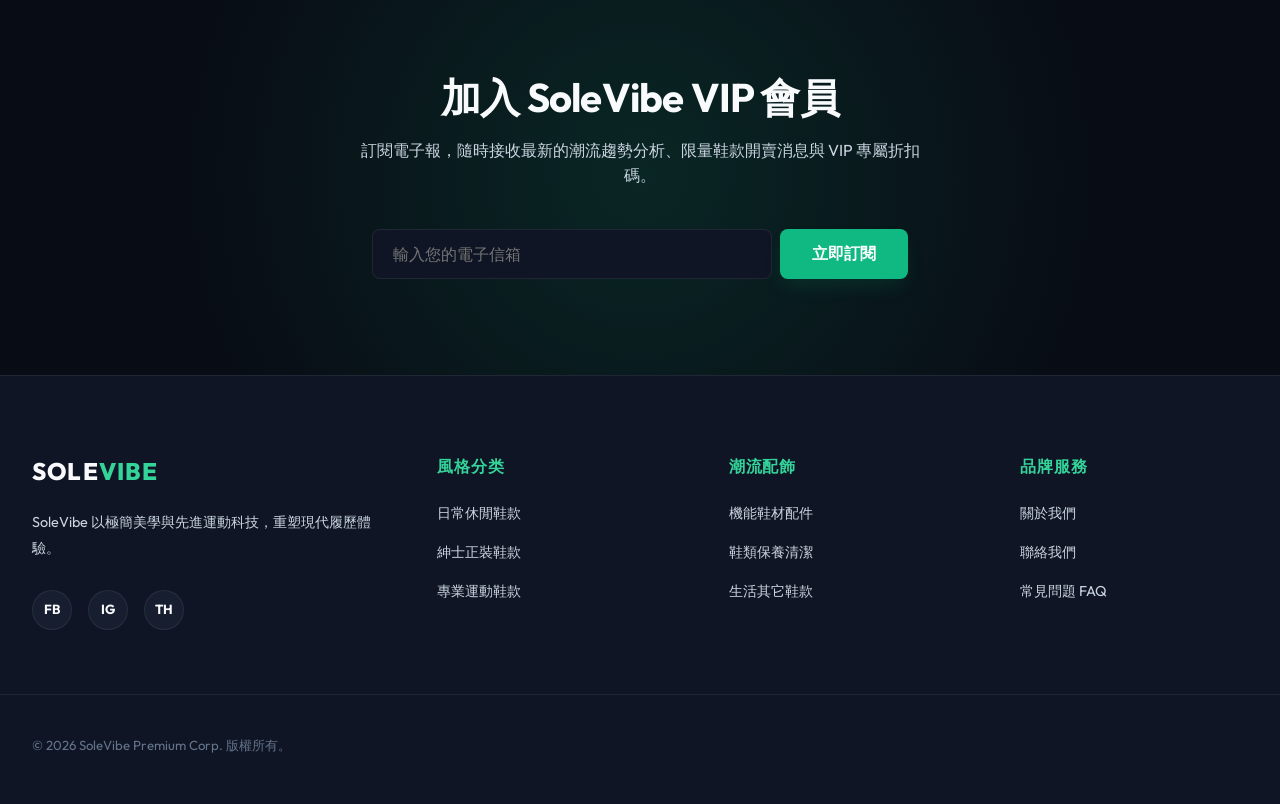
==== commit c92e72a9: "Add files via upload" ====
--- a/index.html
+++ b/index.html
@@ -9,6 +9,7 @@
   <meta name="author" content="SoleVibe Premium Group">
   <link rel="icon" type="image/png" href="assets/images/logo.png">
   <link rel="stylesheet" href="css/style.css">
+  <meta name="google-site-verification" content="Q_j0Cu2_fexkwIGSU9K5MwIkBCHZgbLyWRfqwI3F6Mg" />
 </head>
 <body>
 
@@ -68,8 +69,8 @@
       <div class="container hero-grid">
         <div class="hero-content">
           <span class="hero-tagline">2026 全新跨界潮流系列</span>
-          <h1 class="hero-title">重新定義您的<br><span>行步與穿搭美學</span></h1>
-          <p class="hero-desc">SoleVibe 融匯尖端緩震中底科技與頂級皮革編織工藝，從休閒衛衣、商務正裝，到精緻飾品配件，為您的生活日常帶來無與倫比的輕奢體驗。</p>
+          <h1 class="hero-title">重新定義您的<br><span>行步穿搭美學</span></h1>
+          <p class="hero-desc">SoleVibe 融匯尖端緩震中底科技與頂級皮革編織工藝，無論是搭配休閒衛衣還是商務正裝，皆能完美點綴您的日常穿搭，為每一步帶來無與倫比的輕奢行走體驗。</p>
           <div class="hero-buttons">
             <a href="casual.html" class="btn btn-primary">立即選購</a>
             <a href="about.html" class="btn btn-secondary">品牌故事</a>
@@ -77,7 +78,7 @@
         </div>
         <div class="hero-image-wrapper">
           <div class="hero-image-glow"></div>
-          <img src="assets/images/casual_1.png" alt="AeroWalk Knit Sneaker" class="hero-img">
+          <img src="assets/images/AeroWalk 輕盈編織休閒鞋.png" alt="全網熱銷大爆款，走路像踩在雲上" title="全網熱銷大爆款，走路像踩在雲上" class="hero-img">
         </div>
       </div>
     </section>
@@ -87,7 +88,7 @@
       <div class="container">
         <div class="section-header text-center">
           <h2>探索<span>主題分類</span></h2>
-          <p>嚴選頂級鞋款、時尚服飾與潮流配飾，點綴您的生活品味。</p>
+          <p>嚴選頂級鞋款、潮流鞋配與極致工藝細節，點綴您的生活品味。</p>
         </div>
         
         <div class="features-grid">
@@ -95,22 +96,22 @@
             <div class="feature-icon-wrapper">
               <svg xmlns="http://www.w3.org/2000/svg" width="40" height="40" viewBox="0 0 24 24" fill="none" stroke="currentColor" stroke-width="2" stroke-linecap="round" stroke-linejoin="round"><path d="M12 22s8-4 8-10V5l-8-3-8 3v7c0 6 8 10 8 10z"/></svg>
             </div>
-            <h3>休閒服飾</h3>
-            <p>日常潮流必備的舒適編織鞋款、百搭丹寧與落肩衛衣。</p>
+            <h3>休閒鞋款</h3>
+            <p>日常潮流必備的舒適編織鞋款，百搭質感、輕盈隨行。</p>日常潮流必備的舒適編織鞋款、百搭丹寧與落肩衛衣。</p>
           </div>
           <div class="feature-card text-center" style="cursor: pointer;" onclick="location.href='formal.html'">
             <div class="feature-icon-wrapper">
               <svg xmlns="http://www.w3.org/2000/svg" width="40" height="40" viewBox="0 0 24 24" fill="none" stroke="currentColor" stroke-width="2" stroke-linecap="round" stroke-linejoin="round"><rect x="2" y="7" width="20" height="14" rx="2" ry="2"/><path d="M16 21V5a2 2 0 0 0-2-2h-4a2 2 0 0 0-2 2v16"/></svg>
             </div>
-            <h3>正式服飾</h3>
-            <p>展現睿智風采的雕花真皮德比鞋與精緻剪裁西裝外套。</p>
-          </div>
-          <div class="feature-card text-center" style="cursor: pointer;" onclick="location.href='jewelry.html'">
+            <h3>正式鞋款</h3>
+            <p>展現睿智風采的雕花真皮德比鞋，精緻工藝、步出沉穩氣場。</p>
+          </div>
+          <div class="feature-card text-center" style="cursor: pointer;" onclick="location.href='sports.html'">
             <div class="feature-icon-wrapper">
               <svg xmlns="http://www.w3.org/2000/svg" width="40" height="40" viewBox="0 0 24 24" fill="none" stroke="currentColor" stroke-width="2" stroke-linecap="round" stroke-linejoin="round"><circle cx="12" cy="12" r="10"/><path d="M12 2a15.3 15.3 0 0 1 4 10 15.3 15.3 0 0 1-4 10 15.3 15.3 0 0 1-4-10 15.3 15.3 0 0 1 4-10z"/></svg>
             </div>
-            <h3>飾品類</h3>
-            <p>球鞋扣飾、純銀戒指與手工編織手環，細節彰顯自我。</p>
+            <h3>運動鞋款</h3>
+            <p>潮流球鞋扣飾、專屬金屬鞋帶頭與編織鞋帶，細節彰顯自我。</p>
           </div>
           <div class="feature-card text-center" style="cursor: pointer;" onclick="location.href='accessories.html'">
             <div class="feature-icon-wrapper">
@@ -128,7 +129,7 @@
       <div class="container">
         <div class="section-header text-center">
           <h2>熱銷<span>焦點商品</span></h2>
-          <p>為您推薦本季最受歡迎的高人氣奢華鞋款與設計服飾單品。</p>
+          <p>為您推薦本季最受歡迎的高人氣奢華鞋款與專屬潮流鞋配單品。</p>
         </div>
 
         <div class="product-grid">
@@ -136,10 +137,10 @@
           <div class="product-card">
             <span class="product-card-badge">HOT</span>
             <a href="product.html?id=casual_1" class="product-card-img-link">
-              <img src="assets/images/aerowalk_knit_grey_sneaker.jpg" alt="AeroWalk Knit Sneaker" class="product-card-img">
+              <img src="assets/images/AeroWalk 輕盈編織休閒鞋.png" alt="全網熱銷大爆款，走路像踩在雲上" title="全網熱銷大爆款，走路像踩在雲上" class="product-card-img">
             </a>
             <div class="product-card-content">
-              <span class="product-card-cat">休閒服飾</span>
+              <span class="product-card-cat">休閒鞋款</span>
               <h3 class="product-card-title"><a href="product.html?id=casual_1">AeroWalk 輕盈編織休閒鞋</a></h3>
               <div class="product-card-rating">
                 <span class="stars">★★★★★</span>
@@ -161,10 +162,10 @@
           <div class="product-card">
             <span class="product-card-badge">新品</span>
             <a href="product.html?id=formal_1" class="product-card-img-link">
-              <img src="assets/images/formal_1.png" alt="Brogue Derby Leather Shoes" class="product-card-img">
+              <img src="assets/images/紳士雕花德比真皮鞋.png" alt="紳士也可以很可愛，小花花愉悅你每一天" title="紳士也可以很可愛，小花花愉悅你每一天"  class="product-card-img">
             </a>
             <div class="product-card-content">
-              <span class="product-card-cat">正式服飾</span>
+              <span class="product-card-cat">正式鞋款</span>
               <h3 class="product-card-title"><a href="product.html?id=formal_1">紳士雕花德比真皮鞋</a></h3>
               <div class="product-card-rating">
                 <span class="stars">★★★★★</span>
@@ -186,7 +187,7 @@
           <div class="product-card">
             <span class="product-card-badge">暢銷</span>
             <a href="product.html?id=accessories_2" class="product-card-img-link">
-              <img src="assets/images/sole_care_cleaner_kit.jpg" alt="SoleCare Cleaner Kit" class="product-card-img">
+              <img src="assets/images/洗鞋組.webp" alt="超強洗鞋組，讓你的鞋子比沒穿時還乾淨" title="超強洗鞋組，讓你的鞋子比沒穿時還乾淨" class="product-card-img">
             </a>
             <div class="product-card-content">
               <span class="product-card-cat">配件</span>
@@ -211,11 +212,11 @@
           <div class="product-card">
             <span class="product-card-badge">舒適</span>
             <a href="product.html?id=others_1" class="product-card-img-link">
-              <img src="assets/images/slide_ease_black_sandal.jpg" alt="SlideEase Recovery Sandals" class="product-card-img">
+              <img src="assets/images/同鞋你好.jpg"alt="大人小孩都能穿，全家開心出遊去" title="大人小孩都能穿，全家開心出遊去" class="product-card-img">
             </a>
             <div class="product-card-content">
               <span class="product-card-cat">其它類</span>
-              <h3 class="product-card-title"><a href="product.html?id=others_1">SlideEase 運動舒緩恢復拖鞋</a></h3>
+              <h3 class="product-card-title"><a href="product.html?id=others_1">SlideEase 運動舒緩恢復鞋</a></h3>
               <div class="product-card-rating">
                 <span class="stars">★★★★★</span>
                 <span class="rating-value">(4.8)</span>
@@ -232,10 +233,7 @@
             </div>
           </div>
         </div>
-        
-        <div class="text-center" style="margin-top: 4rem;">
-          <a href="casual.html" class="btn btn-secondary">瀏覽全系列商品</a>
-        </div>
+
       </div>
     </section>
 
@@ -291,32 +289,29 @@
     <div class="footer-container container">
       <div class="footer-brand">
         <h3>SOLE<span style="color: var(--accent-light)">VIBE</span></h3>
-        <p>SoleVibe 以極簡美學與先進運動科技，重塑現代履歷體驗。致力於給您的雙腳帶來雲朵般的溫柔包裹與頂級避震支撐。</p>
+        <p>SoleVibe 以極簡美學與先進運動科技，重塑現代履歷體驗。</p>
         <div class="footer-socials">
-          <a href="#" class="social-icon" aria-label="Facebook">FB</a>
-          <a href="#" class="social-icon" aria-label="Instagram">IG</a>
-          <a href="#" class="social-icon" aria-label="Threads">TH</a>
-        </div>
-      </div>
-
+          <a href="#" class="social-icon">FB</a>
+          <a href="#" class="social-icon">IG</a>
+          <a href="#" class="social-icon">TH</a>
+        </div>
+      </div>
       <div class="footer-col">
         <h4>風格分类</h4>
         <ul>
-          <li><a href="casual.html">日常休閒服飾</a></li>
-          <li><a href="formal.html">紳士商務服飾</a></li>
-          <li><a href="others.html">運動戶外其它</a></li>
+          <li><a href="casual.html">日常休閒鞋款</a></li>
+          <li><a href="formal.html">紳士正裝鞋款</a></li>
+          <li><a href="sports.html">專業運動鞋款</a></li>
         </ul>
       </div>
-
       <div class="footer-col">
         <h4>潮流配飾</h4>
         <ul>
-          <li><a href="jewelry.html">設計師款飾品</a></li>
-          <li><a href="accessories.html">機能鞋用配件</a></li>
+          <li><a href="accessories.html">機能鞋材配件</a></li>
           <li><a href="accessories.html">鞋類保養清潔</a></li>
+          <li><a href="others.html">生活其它鞋款</a></li>
         </ul>
       </div>
-
       <div class="footer-col">
         <h4>品牌服務</h4>
         <ul>
@@ -326,12 +321,11 @@
         </ul>
       </div>
     </div>
-
     <div class="footer-bottom container">
-      <p>&copy; 2026 SoleVibe Premium Corp. 版權所有。本網站所有內容僅供展示與作品集使用。</p>
-      <p style="color: var(--text-muted);">設計與開發：Antigravity Coding Assistant</p>
+      <p>&copy; 2026 SoleVibe Premium Corp. 版權所有。</p>
     </div>
   </footer>
+
 
   <!-- JAVASCRIPT CONTROLLERS -->
   <script src="js/data.js"></script>
